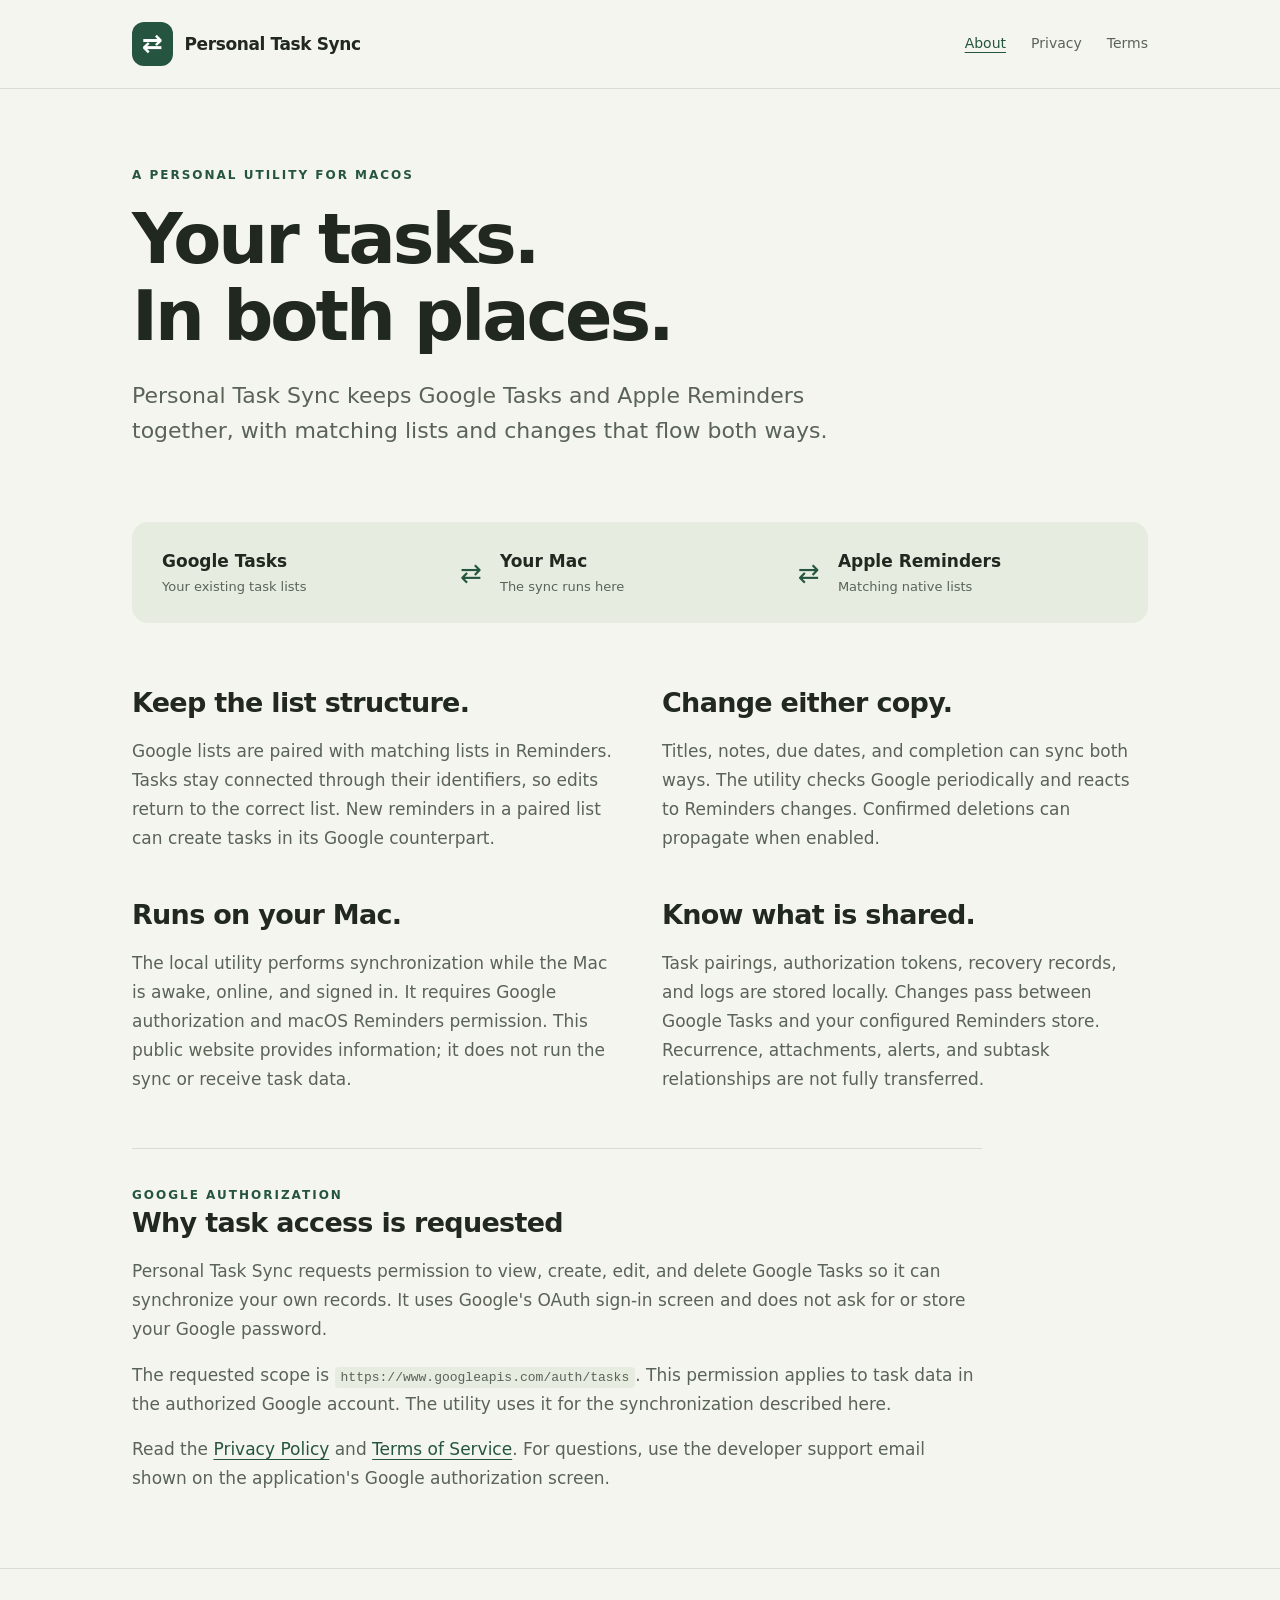
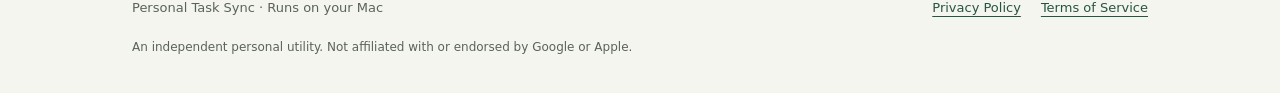
==== index.html @ 637450fc "initial commit" ====
<!doctype html>
<html lang="en">
<head>
  <meta charset="utf-8">
  <meta name="viewport" content="width=device-width,initial-scale=1">
  <meta name="description" content="Personal Task Sync keeps Google Tasks and Apple Reminders in matching lists using a utility running on your Mac.">
  <title>Personal Task Sync — Google Tasks and Apple Reminders</title>
  <link rel="stylesheet" href="styles.css">
</head>
<body>
  <a class="skip" href="#main">Skip to content</a>
  <header><div class="wrap header-row">
    <a class="brand" href="index.html"><span class="mark" aria-hidden="true">⇄</span>Personal Task Sync</a>
    <nav aria-label="Main navigation"><a href="index.html" aria-current="page">About</a><a href="privacy.html">Privacy</a><a href="terms.html">Terms</a></nav>
  </div></header>
  <main id="main" class="wrap">
    <section class="hero" aria-labelledby="title">
      <div class="eyebrow">A personal utility for macOS</div>
      <h1 id="title">Your tasks.<br>In both places.</h1>
      <p class="lead">Personal Task Sync keeps Google Tasks and Apple Reminders together, with matching lists and changes that flow both ways.</p>
    </section>
    <div class="flow" aria-label="Google Tasks synchronizes through the utility on your Mac with Apple Reminders">
      <div class="flow-item"><strong>Google Tasks</strong><small>Your existing task lists</small></div>
      <span class="arrow" aria-hidden="true">⇄</span>
      <div class="flow-item"><strong>Your Mac</strong><small>The sync runs here</small></div>
      <span class="arrow" aria-hidden="true">⇄</span>
      <div class="flow-item"><strong>Apple Reminders</strong><small>Matching native lists</small></div>
    </div>
    <div class="sections">
      <section><h2>Keep the list structure.</h2><p>Google lists are paired with matching lists in Reminders. Tasks stay connected through their identifiers, so edits return to the correct list. New reminders in a paired list can create tasks in its Google counterpart.</p></section>
      <section><h2>Change either copy.</h2><p>Titles, notes, due dates, and completion can sync both ways. The utility checks Google periodically and reacts to Reminders changes. Confirmed deletions can propagate when enabled.</p></section>
      <section><h2>Runs on your Mac.</h2><p>The local utility performs synchronization while the Mac is awake, online, and signed in. It requires Google authorization and macOS Reminders permission. This public website provides information; it does not run the sync or receive task data.</p></section>
      <section><h2>Know what is shared.</h2><p>Task pairings, authorization tokens, recovery records, and logs are stored locally. Changes pass between Google Tasks and your configured Reminders store. Recurrence, attachments, alerts, and subtask relationships are not fully transferred.</p></section>
    </div>
    <section class="access" aria-labelledby="access-title">
      <div class="eyebrow">Google authorization</div>
      <h2 id="access-title">Why task access is requested</h2>
      <p>Personal Task Sync requests permission to view, create, edit, and delete Google Tasks so it can synchronize your own records. It uses Google's OAuth sign-in screen and does not ask for or store your Google password.</p>
      <p>The requested scope is <code>https://www.googleapis.com/auth/tasks</code>. This permission applies to task data in the authorized Google account. The utility uses it for the synchronization described here.</p>
      <p>Read the <a href="privacy.html">Privacy Policy</a> and <a href="terms.html">Terms of Service</a>. For questions, use the developer support email shown on the application's Google authorization screen.</p>
    </section>
  </main>
  <footer><div class="wrap"><div class="footer-row"><span>Personal Task Sync · Runs on your Mac</span><div class="footer-links"><a href="privacy.html">Privacy Policy</a><a href="terms.html">Terms of Service</a></div></div><p class="footnote">An independent personal utility. Not affiliated with or endorsed by Google or Apple.</p></div></footer>
</body>
</html>
---- styles.css ----
:root{color-scheme:light;--paper:#f5f5ef;--card:#fff;--ink:#202820;--muted:#596358;--line:#d8ddd2;--accent:#255540;--wash:#e6ede0}
*{box-sizing:border-box}body{margin:0;background:var(--paper);color:var(--ink);font:17px/1.7 system-ui,-apple-system,BlinkMacSystemFont,"Segoe UI",sans-serif}a{color:var(--accent);text-underline-offset:4px}a:hover{text-decoration-thickness:2px}a:focus-visible{outline:3px solid var(--accent);outline-offset:5px;border-radius:2px}.skip{position:absolute;left:16px;top:-80px;background:var(--card);padding:10px 16px;z-index:2}.skip:focus{top:12px}.wrap{max-width:1080px;margin:auto;padding:0 32px}header{border-bottom:1px solid var(--line)}.header-row{min-height:88px;display:flex;justify-content:space-between;align-items:center;gap:24px}.brand{display:flex;align-items:center;gap:12px;color:var(--ink);text-decoration:none;font-weight:680;letter-spacing:-.4px}.mark{background:var(--accent);color:white;border-radius:12px;padding:1px 10px;font-size:25px}nav{display:flex;gap:25px;font-size:14px}nav a{color:var(--muted);text-decoration:none}nav a[aria-current=page]{color:var(--accent);text-decoration:underline}.hero{padding:76px 0 52px;max-width:800px}.eyebrow{color:var(--accent);font-size:12px;font-weight:700;letter-spacing:2px;text-transform:uppercase}h1{font-size:clamp(38px,7vw,70px);line-height:1.09;letter-spacing:-3px;margin:16px 0 24px;font-weight:650}h2{font-size:27px;line-height:1.3;letter-spacing:-.7px;margin:0 0 17px}h3{font-size:18px;margin:0 0 7px}.lead{font-size:22px;line-height:1.6;color:var(--muted);max-width:720px}.flow{display:flex;align-items:center;gap:18px;margin:0 0 52px;padding:25px 30px;background:var(--wash);border-radius:16px}.flow-item{flex:1}.flow strong,.flow small{display:block}.flow small{font-size:13px;color:var(--muted)}.arrow{font-size:26px;color:var(--accent)}.sections{display:grid;grid-template-columns:1fr 1fr;gap:44px;padding:10px 0 54px}.sections p{margin:0;color:var(--muted)}.access{border-top:1px solid var(--line);padding:36px 0 58px;max-width:850px}.access p{color:var(--muted)}code{font-size:13px;overflow-wrap:anywhere;background:var(--wash);padding:3px 6px;border-radius:4px}.document{max-width:780px;padding:55px 0 75px}.document h1{font-size:clamp(37px,6vw,53px);letter-spacing:-1.8px}.document h2{margin-top:36px;font-size:22px}.document p,.document li{color:var(--muted)}.date{font-size:14px}.notice{background:var(--wash);padding:18px 22px;border-radius:12px}footer{border-top:1px solid var(--line);padding:28px 0 35px;font-size:13px;color:var(--muted)}.footer-row{display:flex;justify-content:space-between;gap:24px;align-items:start}.footer-links{display:flex;gap:20px}.footnote{font-size:12px;max-width:680px;margin:18px 0 0}ul{padding-left:24px}li+li{margin-top:8px}
@media(max-width:650px){.wrap{padding:0 22px}.header-row{padding:20px 0;flex-direction:column;align-items:flex-start;gap:16px;min-height:0}nav{gap:22px}.hero{padding:48px 0 30px}h1{letter-spacing:-1.8px}.lead{font-size:19px}.flow{padding:22px;gap:10px;flex-direction:column;align-items:flex-start}.arrow{transform:rotate(90deg);line-height:1.1;margin-left:4px}.sections{grid-template-columns:1fr;gap:28px;padding-bottom:36px}.footer-row{flex-direction:column;gap:14px}.document{padding-top:35px}}
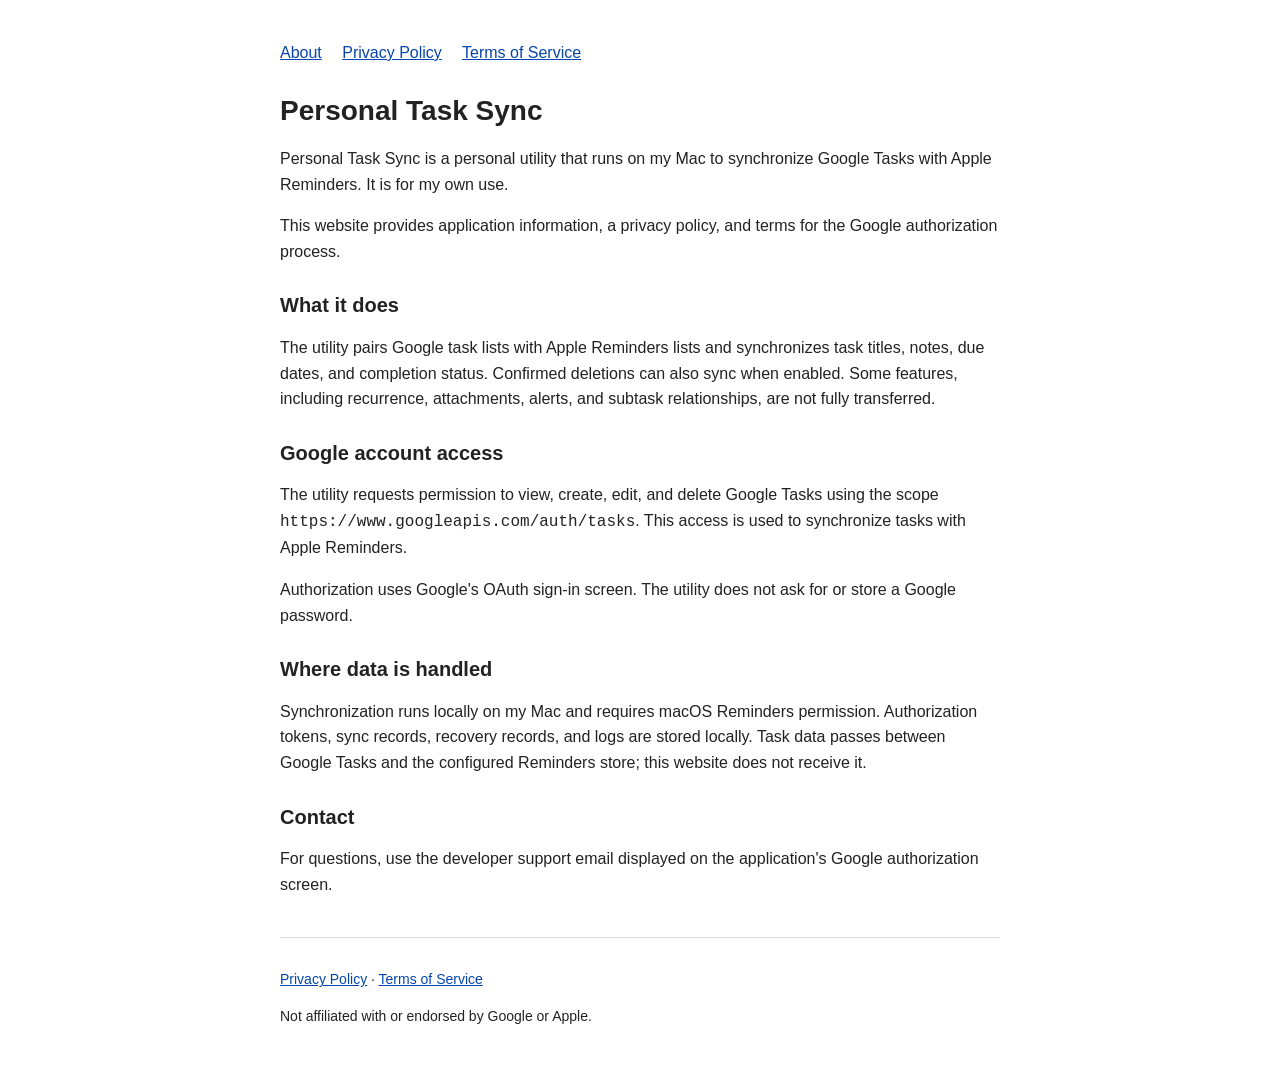
==== commit 27cea6b9: "new design" ====
--- a/index.html
+++ b/index.html
@@ -2,44 +2,35 @@
 <html lang="en">
 <head>
   <meta charset="utf-8">
-  <meta name="viewport" content="width=device-width,initial-scale=1">
-  <meta name="description" content="Personal Task Sync keeps Google Tasks and Apple Reminders in matching lists using a utility running on your Mac.">
-  <title>Personal Task Sync — Google Tasks and Apple Reminders</title>
+  <meta name="viewport" content="width=device-width, initial-scale=1">
+  <meta name="description" content="Information about Personal Task Sync, a personal utility for syncing Google Tasks with Apple Reminders.">
+  <title>Personal Task Sync</title>
   <link rel="stylesheet" href="styles.css">
 </head>
 <body>
   <a class="skip" href="#main">Skip to content</a>
-  <header><div class="wrap header-row">
-    <a class="brand" href="index.html"><span class="mark" aria-hidden="true">⇄</span>Personal Task Sync</a>
-    <nav aria-label="Main navigation"><a href="index.html" aria-current="page">About</a><a href="privacy.html">Privacy</a><a href="terms.html">Terms</a></nav>
-  </div></header>
-  <main id="main" class="wrap">
-    <section class="hero" aria-labelledby="title">
-      <div class="eyebrow">A personal utility for macOS</div>
-      <h1 id="title">Your tasks.<br>In both places.</h1>
-      <p class="lead">Personal Task Sync keeps Google Tasks and Apple Reminders together, with matching lists and changes that flow both ways.</p>
-    </section>
-    <div class="flow" aria-label="Google Tasks synchronizes through the utility on your Mac with Apple Reminders">
-      <div class="flow-item"><strong>Google Tasks</strong><small>Your existing task lists</small></div>
-      <span class="arrow" aria-hidden="true">⇄</span>
-      <div class="flow-item"><strong>Your Mac</strong><small>The sync runs here</small></div>
-      <span class="arrow" aria-hidden="true">⇄</span>
-      <div class="flow-item"><strong>Apple Reminders</strong><small>Matching native lists</small></div>
-    </div>
-    <div class="sections">
-      <section><h2>Keep the list structure.</h2><p>Google lists are paired with matching lists in Reminders. Tasks stay connected through their identifiers, so edits return to the correct list. New reminders in a paired list can create tasks in its Google counterpart.</p></section>
-      <section><h2>Change either copy.</h2><p>Titles, notes, due dates, and completion can sync both ways. The utility checks Google periodically and reacts to Reminders changes. Confirmed deletions can propagate when enabled.</p></section>
-      <section><h2>Runs on your Mac.</h2><p>The local utility performs synchronization while the Mac is awake, online, and signed in. It requires Google authorization and macOS Reminders permission. This public website provides information; it does not run the sync or receive task data.</p></section>
-      <section><h2>Know what is shared.</h2><p>Task pairings, authorization tokens, recovery records, and logs are stored locally. Changes pass between Google Tasks and your configured Reminders store. Recurrence, attachments, alerts, and subtask relationships are not fully transferred.</p></section>
-    </div>
-    <section class="access" aria-labelledby="access-title">
-      <div class="eyebrow">Google authorization</div>
-      <h2 id="access-title">Why task access is requested</h2>
-      <p>Personal Task Sync requests permission to view, create, edit, and delete Google Tasks so it can synchronize your own records. It uses Google's OAuth sign-in screen and does not ask for or store your Google password.</p>
-      <p>The requested scope is <code>https://www.googleapis.com/auth/tasks</code>. This permission applies to task data in the authorized Google account. The utility uses it for the synchronization described here.</p>
-      <p>Read the <a href="privacy.html">Privacy Policy</a> and <a href="terms.html">Terms of Service</a>. For questions, use the developer support email shown on the application's Google authorization screen.</p>
-    </section>
+  <nav aria-label="Main navigation">
+    <a href="index.html" aria-current="page">About</a>
+    <a href="privacy.html">Privacy Policy</a>
+    <a href="terms.html">Terms of Service</a>
+  </nav>
+  <main id="main">
+    <h1>Personal Task Sync</h1>
+    <p>Personal Task Sync is a personal utility that runs on my Mac to synchronize Google Tasks with Apple Reminders. It is for my own use.</p>
+    <p>This website provides application information, a privacy policy, and terms for the Google authorization process.</p>
+    <h2>What it does</h2>
+    <p>The utility pairs Google task lists with Apple Reminders lists and synchronizes task titles, notes, due dates, and completion status. Confirmed deletions can also sync when enabled. Some features, including recurrence, attachments, alerts, and subtask relationships, are not fully transferred.</p>
+    <h2>Google account access</h2>
+    <p>The utility requests permission to view, create, edit, and delete Google Tasks using the scope <code>https://www.googleapis.com/auth/tasks</code>. This access is used to synchronize tasks with Apple Reminders.</p>
+    <p>Authorization uses Google's OAuth sign-in screen. The utility does not ask for or store a Google password.</p>
+    <h2>Where data is handled</h2>
+    <p>Synchronization runs locally on my Mac and requires macOS Reminders permission. Authorization tokens, sync records, recovery records, and logs are stored locally. Task data passes between Google Tasks and the configured Reminders store; this website does not receive it.</p>
+    <h2>Contact</h2>
+    <p>For questions, use the developer support email displayed on the application's Google authorization screen.</p>
   </main>
-  <footer><div class="wrap"><div class="footer-row"><span>Personal Task Sync · Runs on your Mac</span><div class="footer-links"><a href="privacy.html">Privacy Policy</a><a href="terms.html">Terms of Service</a></div></div><p class="footnote">An independent personal utility. Not affiliated with or endorsed by Google or Apple.</p></div></footer>
+  <footer>
+    <p><a href="privacy.html">Privacy Policy</a> · <a href="terms.html">Terms of Service</a></p>
+    <p>Not affiliated with or endorsed by Google or Apple.</p>
+  </footer>
 </body>
 </html>
--- a/styles.css
+++ b/styles.css
@@ -1,3 +1,17 @@
-:root{color-scheme:light;--paper:#f5f5ef;--card:#fff;--ink:#202820;--muted:#596358;--line:#d8ddd2;--accent:#255540;--wash:#e6ede0}
-*{box-sizing:border-box}body{margin:0;background:var(--paper);color:var(--ink);font:17px/1.7 system-ui,-apple-system,BlinkMacSystemFont,"Segoe UI",sans-serif}a{color:var(--accent);text-underline-offset:4px}a:hover{text-decoration-thickness:2px}a:focus-visible{outline:3px solid var(--accent);outline-offset:5px;border-radius:2px}.skip{position:absolute;left:16px;top:-80px;background:var(--card);padding:10px 16px;z-index:2}.skip:focus{top:12px}.wrap{max-width:1080px;margin:auto;padding:0 32px}header{border-bottom:1px solid var(--line)}.header-row{min-height:88px;display:flex;justify-content:space-between;align-items:center;gap:24px}.brand{display:flex;align-items:center;gap:12px;color:var(--ink);text-decoration:none;font-weight:680;letter-spacing:-.4px}.mark{background:var(--accent);color:white;border-radius:12px;padding:1px 10px;font-size:25px}nav{display:flex;gap:25px;font-size:14px}nav a{color:var(--muted);text-decoration:none}nav a[aria-current=page]{color:var(--accent);text-decoration:underline}.hero{padding:76px 0 52px;max-width:800px}.eyebrow{color:var(--accent);font-size:12px;font-weight:700;letter-spacing:2px;text-transform:uppercase}h1{font-size:clamp(38px,7vw,70px);line-height:1.09;letter-spacing:-3px;margin:16px 0 24px;font-weight:650}h2{font-size:27px;line-height:1.3;letter-spacing:-.7px;margin:0 0 17px}h3{font-size:18px;margin:0 0 7px}.lead{font-size:22px;line-height:1.6;color:var(--muted);max-width:720px}.flow{display:flex;align-items:center;gap:18px;margin:0 0 52px;padding:25px 30px;background:var(--wash);border-radius:16px}.flow-item{flex:1}.flow strong,.flow small{display:block}.flow small{font-size:13px;color:var(--muted)}.arrow{font-size:26px;color:var(--accent)}.sections{display:grid;grid-template-columns:1fr 1fr;gap:44px;padding:10px 0 54px}.sections p{margin:0;color:var(--muted)}.access{border-top:1px solid var(--line);padding:36px 0 58px;max-width:850px}.access p{color:var(--muted)}code{font-size:13px;overflow-wrap:anywhere;background:var(--wash);padding:3px 6px;border-radius:4px}.document{max-width:780px;padding:55px 0 75px}.document h1{font-size:clamp(37px,6vw,53px);letter-spacing:-1.8px}.document h2{margin-top:36px;font-size:22px}.document p,.document li{color:var(--muted)}.date{font-size:14px}.notice{background:var(--wash);padding:18px 22px;border-radius:12px}footer{border-top:1px solid var(--line);padding:28px 0 35px;font-size:13px;color:var(--muted)}.footer-row{display:flex;justify-content:space-between;gap:24px;align-items:start}.footer-links{display:flex;gap:20px}.footnote{font-size:12px;max-width:680px;margin:18px 0 0}ul{padding-left:24px}li+li{margin-top:8px}
-@media(max-width:650px){.wrap{padding:0 22px}.header-row{padding:20px 0;flex-direction:column;align-items:flex-start;gap:16px;min-height:0}nav{gap:22px}.hero{padding:48px 0 30px}h1{letter-spacing:-1.8px}.lead{font-size:19px}.flow{padding:22px;gap:10px;flex-direction:column;align-items:flex-start}.arrow{transform:rotate(90deg);line-height:1.1;margin-left:4px}.sections{grid-template-columns:1fr;gap:28px;padding-bottom:36px}.footer-row{flex-direction:column;gap:14px}.document{padding-top:35px}}
+body {
+  max-width: 720px;
+  margin: 40px auto;
+  padding: 0 20px;
+  color: #222;
+  background: #fff;
+  font: 16px/1.6 Arial, sans-serif;
+}
+a { color: #0645ad; }
+nav { margin-bottom: 28px; }
+nav a { margin-right: 16px; }
+h1 { font-size: 28px; line-height: 1.2; }
+h2 { margin-top: 28px; font-size: 20px; line-height: 1.3; }
+footer { margin-top: 40px; padding-top: 16px; border-top: 1px solid #ddd; font-size: 14px; }
+code { overflow-wrap: anywhere; }
+.skip { position: absolute; left: -10000px; }
+.skip:focus { position: static; }
